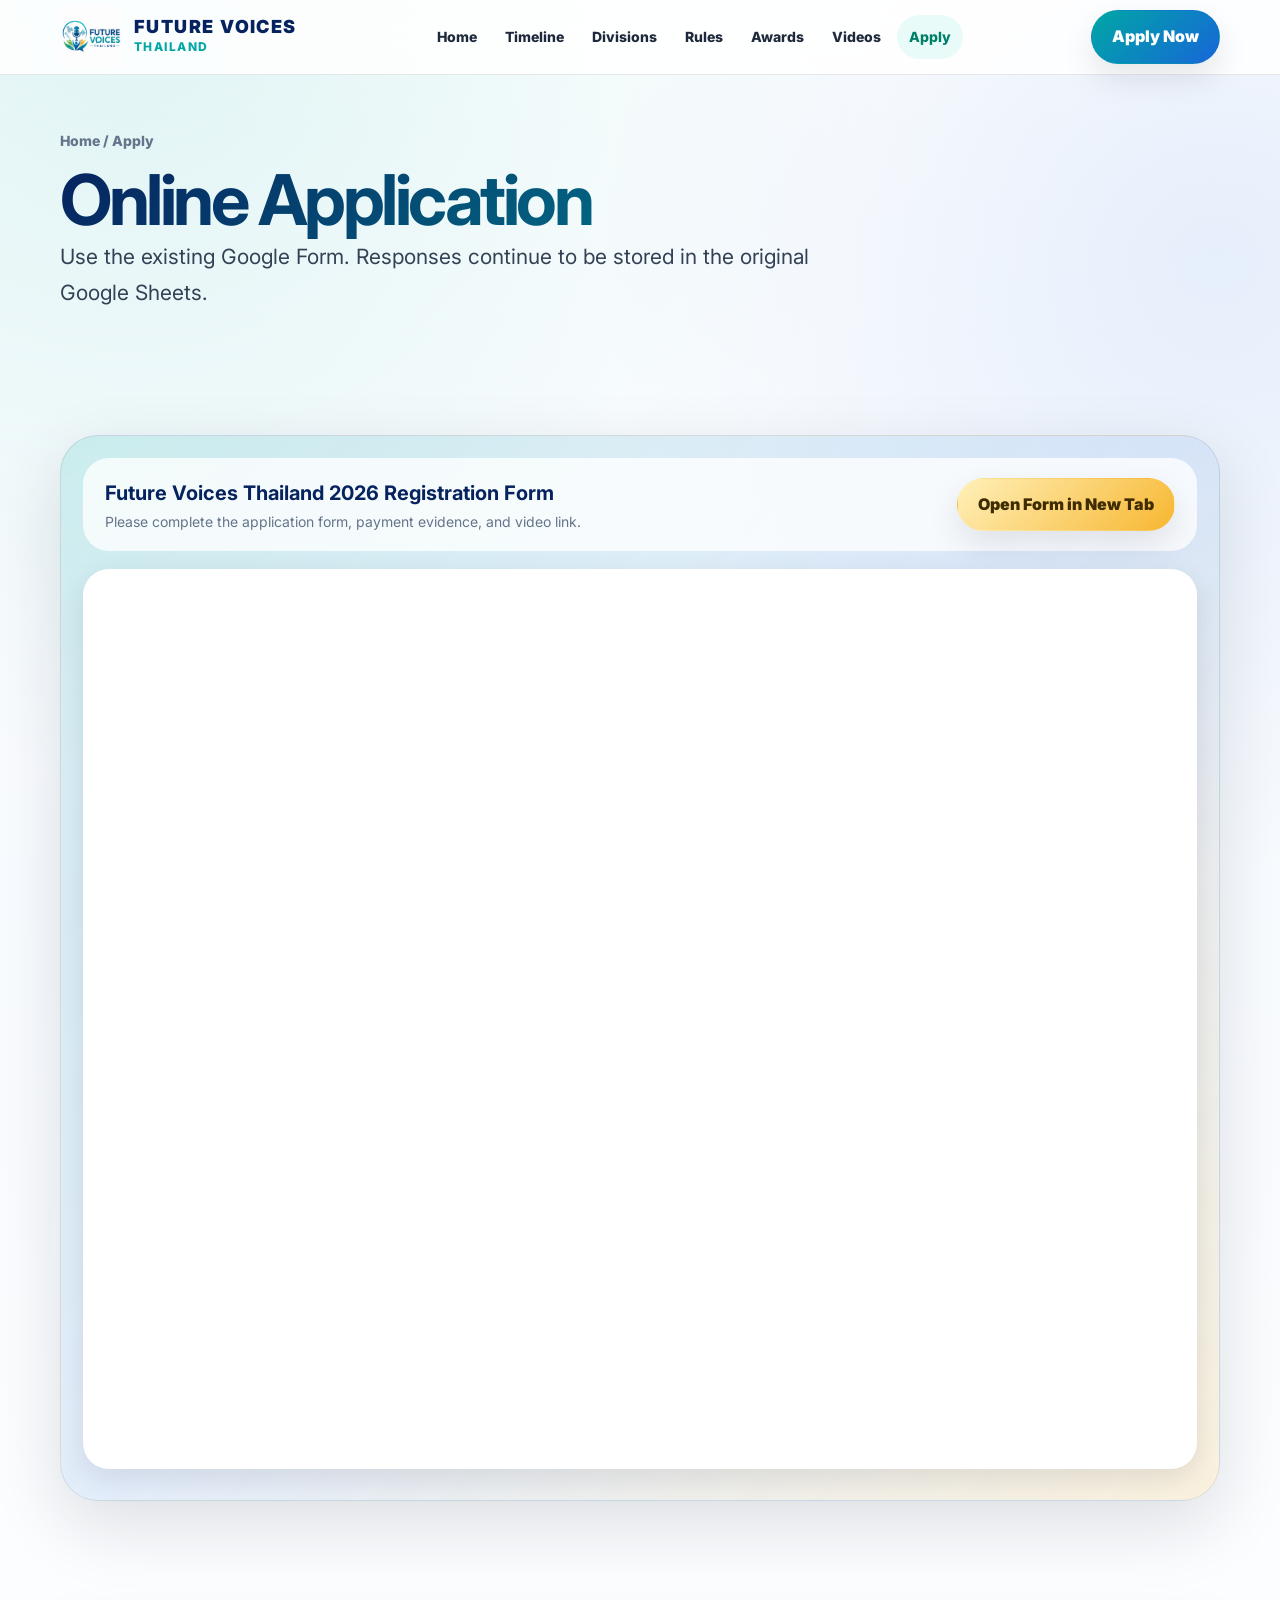
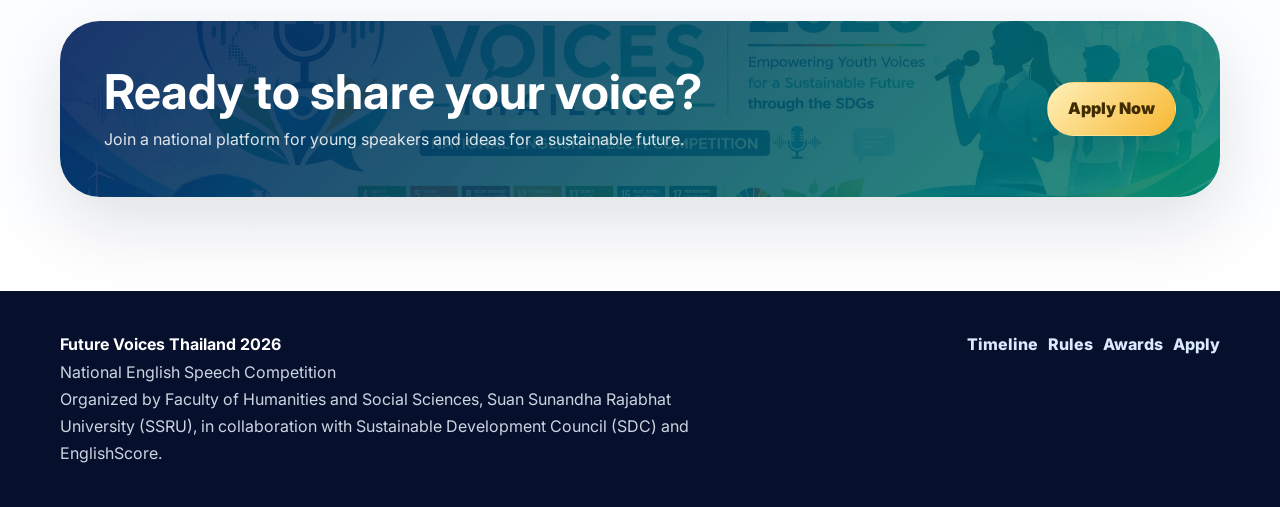
==== apply.html @ 5ed06ace "Initial commit" ====
<!doctype html>
<html lang="en">
<head>
  <meta charset="utf-8">
  <meta name="viewport" content="width=device-width,initial-scale=1">
  <title>Apply | Future Voices Thailand 2026</title>
  <meta name="description" content="Future Voices Thailand 2026, National English Speech Competition.">
  <meta property="og:title" content="Apply | Future Voices Thailand 2026">
  <meta property="og:description" content="Empowering Youth Voices for a Sustainable Future through the SDGs.">
  <meta property="og:image" content="assets/img/cover.png">
  <link rel="preconnect" href="https://fonts.googleapis.com">
  <link rel="preconnect" href="https://fonts.gstatic.com" crossorigin>
  <link href="https://fonts.googleapis.com/css2?family=Inter:wght@400;600;700;800;900&family=Noto+Sans+Thai:wght@400;600;700;800;900&display=swap" rel="stylesheet">
  <link rel="stylesheet" href="assets/css/styles.css">
</head>
<body>
<a class="skip" href="#main">Skip to content</a>

<header class="site-header">
  <div class="container navbar">
    <a href="index.html" class="brand" aria-label="Future Voices Thailand home">
      <img src="assets/img/logo.png" alt="Future Voices Thailand logo">
      <span><strong>Future Voices</strong><span>Thailand</span></span>
    </a>
    <nav class="nav-links" data-nav-links aria-label="Main navigation">
      <a href="index.html">Home</a>
      <a href="timeline.html">Timeline</a>
      <a href="divisions.html">Divisions</a>
      <a href="rules.html">Rules</a>
      <a href="awards.html">Awards</a>
      <a href="videos.html">Videos</a>
      <a href="apply.html">Apply</a>
    </nav>
    <div class="nav-actions">
      <a class="btn btn-primary" href="apply.html">Apply Now</a>
      <button class="menu-toggle" data-menu-toggle aria-expanded="false">Menu</button>
    </div>
  </div>
</header>

<main id="main">

<section class="page-hero">
  <div class="container">
    <div class="breadcrumb">Home / Apply</div>
    <h1 class="gradient-text">Online Application</h1>
    <p class="lead">Use the existing Google Form. Responses continue to be stored in the original Google Sheets.</p>
  </div>
</section>

<section class="section">
  <div class="container">
    <div class="form-shell">
      <div class="form-header">
        <div>
          <strong>Future Voices Thailand 2026 Registration Form</strong>
          <span>Please complete the application form, payment evidence, and video link.</span>
        </div>
        <a class="btn btn-gold" href="https://docs.google.com/forms/d/10N2wOWgTZKcFfXQgGWVkBahfiTTBq_r4VD5AA74QLs0" target="_blank" rel="noopener">Open Form in New Tab</a>
      </div>
      <iframe class="form-frame" src="https://docs.google.com/forms/d/e/1FAIpQLScjF0NZxpz45kO-HtWY65SadU_9oU-jTab8cJmIPEdGOZozSg/viewform?embedded=true">Loading…</iframe>
    </div>
  </div>
</section>

</main>

<section class="cta">
  <div class="container">
    <div class="cta-box">
      <div>
        <h2>Ready to share your voice?</h2>
        <p>Join a national platform for young speakers and ideas for a sustainable future.</p>
      </div>
      <a class="btn btn-gold" href="apply.html">Apply Now</a>
    </div>
  </div>
</section>

<footer class="site-footer">
  <div class="container footer-grid">
    <div>
      <strong>Future Voices Thailand 2026</strong><br>
      National English Speech Competition<br>
      Organized by Faculty of Humanities and Social Sciences, Suan Sunandha Rajabhat University (SSRU), in collaboration with Sustainable Development Council (SDC) and EnglishScore.
    </div>
    <div class="footer-links">
      <a href="timeline.html">Timeline</a>
      <a href="rules.html">Rules</a>
      <a href="awards.html">Awards</a>
      <a href="apply.html">Apply</a>
    </div>
  </div>
</footer>

<script src="assets/js/main.js"></script>

</body>
</html>
---- assets/css/styles.css ----
:root{
  --navy:#06235f;
  --blue:#1766d8;
  --teal:#00a7a5;
  --green:#20a84a;
  --lime:#8bc53f;
  --gold:#f7b731;
  --orange:#f97316;
  --pink:#e83e8c;
  --purple:#7c3aed;
  --ink:#0f172a;
  --muted:#64748b;
  --line:rgba(15,23,42,.10);
  --soft:#f6fbff;
  --white:#fff;
  --shadow:0 24px 70px rgba(15,23,42,.13);
  --radius:28px;
  --container:min(1160px,92vw);
}
*{box-sizing:border-box}
html{scroll-behavior:smooth}
body{
  margin:0;
  font-family:"Inter","Noto Sans Thai",system-ui,-apple-system,BlinkMacSystemFont,"Segoe UI",sans-serif;
  color:var(--ink);
  background:
    radial-gradient(circle at 10% 0%,rgba(0,167,165,.12),transparent 32%),
    radial-gradient(circle at 95% 12%,rgba(23,102,216,.10),transparent 28%),
    linear-gradient(180deg,#fff,#f8fbff 42%,#fff);
  line-height:1.7;
}
a{color:inherit;text-decoration:none}
img{max-width:100%;height:auto;display:block}
.container{width:var(--container);margin-inline:auto}
.skip{position:absolute;left:-999px}
.skip:focus{left:16px;top:16px;background:#fff;padding:10px 14px;border-radius:10px;z-index:1000}
.site-header{
  position:sticky;top:0;z-index:50;
  background:rgba(255,255,255,.86);
  border-bottom:1px solid var(--line);
  backdrop-filter:blur(18px);
}
.navbar{height:74px;display:flex;align-items:center;justify-content:space-between;gap:20px}
.brand{display:flex;align-items:center;gap:12px;min-width:210px}
.brand img{width:62px;height:62px;object-fit:contain}
.brand strong{display:block;color:var(--navy);font-size:18px;line-height:1.08;font-weight:900}
.brand span{display:block;color:var(--teal);font-size:12px;font-weight:800;letter-spacing:.12em;text-transform:uppercase}
.nav-links{display:flex;align-items:center;gap:4px}
.nav-links a{padding:10px 12px;border-radius:999px;color:#1e293b;font-size:14px;font-weight:800}
.nav-links a:hover,.nav-links a.active{background:#e9fbf8;color:#007f68}
.nav-actions{display:flex;gap:8px;align-items:center}
.menu-toggle{display:none;border:0;background:#0f172a;color:#fff;border-radius:14px;padding:10px 12px;font-weight:900}
.btn{
  display:inline-flex;align-items:center;justify-content:center;gap:9px;
  min-height:46px;padding:12px 20px;border-radius:999px;
  font-weight:900;border:1px solid transparent;cursor:pointer;
  box-shadow:0 14px 32px rgba(15,23,42,.10);
}
.btn-primary{background:linear-gradient(135deg,var(--teal),var(--blue));color:#fff}
.btn-gold{background:linear-gradient(135deg,#fff0b9,var(--gold));color:#3f2c00}
.btn-dark{background:var(--navy);color:#fff}
.btn-ghost{background:#fff;color:var(--navy);border-color:var(--line)}
.hero{padding:64px 0 54px;position:relative;overflow:hidden}
.hero-grid{display:grid;grid-template-columns:1.05fr .95fr;gap:42px;align-items:center}
.kicker{
  display:inline-flex;align-items:center;gap:8px;padding:8px 14px;border-radius:999px;
  background:#fff;border:1px solid rgba(0,167,165,.22);color:#007f68;font-weight:900;font-size:13px;
  box-shadow:0 12px 34px rgba(15,23,42,.06);
}
.kicker::before{content:"";width:10px;height:10px;border-radius:50%;background:var(--gold);box-shadow:0 0 0 6px rgba(247,183,49,.18)}
h1,h2,h3{line-height:1.12;margin:0;color:var(--navy)}
.hero h1{font-size:clamp(42px,7vw,82px);letter-spacing:-.055em;margin:18px 0 16px}
.gradient-text{background:linear-gradient(135deg,var(--navy),var(--teal));-webkit-background-clip:text;background-clip:text;color:transparent}
.lead{font-size:clamp(17px,2vw,21px);color:#334155;margin:0 0 28px;max-width:760px}
.hero-card{
  background:rgba(255,255,255,.72);border:1px solid rgba(255,255,255,.82);
  border-radius:38px;padding:18px;box-shadow:var(--shadow);
}
.hero-card img{border-radius:28px}
.quick-stats{display:grid;grid-template-columns:repeat(4,1fr);gap:14px;margin:28px 0 0}
.stat{background:#fff;border:1px solid var(--line);border-radius:22px;padding:18px;box-shadow:0 14px 36px rgba(15,23,42,.08)}
.stat span{display:block;font-size:13px;color:var(--muted);font-weight:900;text-transform:uppercase;letter-spacing:.05em}
.stat strong{display:block;font-size:24px;color:var(--navy);font-weight:950;margin-top:2px}
.section{padding:66px 0}
.section-soft{background:linear-gradient(180deg,rgba(239,246,255,.65),rgba(255,255,255,.85))}
.section-head{max-width:850px;margin:0 0 30px}
.eyebrow{font-size:13px;letter-spacing:.13em;text-transform:uppercase;color:#007f68;font-weight:950;margin-bottom:8px}
.section-head h2{font-size:clamp(30px,4vw,52px);letter-spacing:-.035em}
.section-head p{color:var(--muted);font-size:17px;margin:12px 0 0}
.card-grid{display:grid;grid-template-columns:repeat(4,1fr);gap:18px}
.info-card{
  background:#fff;border:1px solid var(--line);border-radius:var(--radius);padding:24px;
  box-shadow:0 18px 52px rgba(15,23,42,.08);position:relative;overflow:hidden;
}
.info-card::after{content:"";position:absolute;right:-48px;top:-48px;width:120px;height:120px;border-radius:50%;background:rgba(0,167,165,.10)}
.info-card .icon{width:54px;height:54px;border-radius:18px;display:grid;place-items:center;background:linear-gradient(135deg,rgba(0,167,165,.14),rgba(23,102,216,.14));font-size:26px;margin-bottom:16px}
.info-card h3{font-size:21px;margin-bottom:8px}
.info-card p{color:var(--muted);margin:0;font-size:15px}
.visual-section-img{border-radius:34px;box-shadow:var(--shadow);border:1px solid var(--line);overflow:hidden;background:#fff}
.timeline{display:grid;gap:16px}
.timeline-item{display:grid;grid-template-columns:190px 1fr;gap:18px;align-items:stretch;background:#fff;border:1px solid var(--line);border-radius:26px;padding:18px;box-shadow:0 16px 46px rgba(15,23,42,.07)}
.date-badge{border-radius:20px;padding:16px;background:linear-gradient(135deg,rgba(0,167,165,.13),rgba(23,102,216,.12));color:#007f68;font-weight:950;display:grid;place-items:center;text-align:center}
.timeline-item h3{font-size:22px;margin-bottom:4px}
.timeline-item p{margin:0;color:var(--muted)}
.two-col{display:grid;grid-template-columns:1fr 1fr;gap:24px}
.panel{background:#fff;border:1px solid var(--line);border-radius:32px;padding:30px;box-shadow:0 18px 52px rgba(15,23,42,.08)}
.panel h3{font-size:28px;margin-bottom:14px}
.clean-list{margin:0;padding-left:20px;color:#334155}
.clean-list li{margin-bottom:8px}
.accordion{display:grid;gap:12px}
details{background:#fff;border:1px solid var(--line);border-radius:22px;padding:18px 20px;box-shadow:0 12px 32px rgba(15,23,42,.06)}
summary{cursor:pointer;color:var(--navy);font-weight:950;font-size:17px}
details p,details li{color:#334155}
.form-shell{background:linear-gradient(135deg,rgba(0,167,165,.15),rgba(23,102,216,.10),rgba(247,183,49,.16));border:1px solid var(--line);border-radius:38px;padding:22px;box-shadow:var(--shadow)}
.form-header{display:grid;grid-template-columns:1fr auto;gap:18px;align-items:center;background:rgba(255,255,255,.78);border-radius:26px;padding:18px 22px;margin-bottom:18px}
.form-header strong{font-size:20px;color:var(--navy)}
.form-header span{display:block;color:var(--muted);font-size:14px}
iframe.form-frame{width:100%;height:900px;border:0;border-radius:26px;background:#fff;box-shadow:0 10px 28px rgba(15,23,42,.1)}
.video-grid{display:grid;grid-template-columns:repeat(3,1fr);gap:22px}
.video-card{background:#fff;border:1px solid var(--line);border-radius:30px;overflow:hidden;box-shadow:0 18px 52px rgba(15,23,42,.1)}
.video-wrap{background:linear-gradient(135deg,var(--navy),var(--teal));padding:14px}
.video-wrap iframe,.placeholder-video{width:100%;aspect-ratio:9/16;border:0;border-radius:20px;background:#06102d;display:block}
.placeholder-video{display:grid;place-items:center;color:#fff;text-align:center;padding:24px}
.video-meta{padding:18px}
.video-meta h3{font-size:20px;margin-bottom:4px}
.video-meta p{margin:0;color:var(--muted)}
.cta{padding:54px 0}
.cta-box{
  border-radius:40px;padding:44px;background:
  linear-gradient(135deg,rgba(6,35,95,.92),rgba(0,127,104,.83)),
  url('../img/cover.png') center/cover no-repeat;
  color:#fff;box-shadow:var(--shadow);display:grid;grid-template-columns:1fr auto;gap:24px;align-items:center;
}
.cta-box h2{color:#fff;font-size:clamp(30px,4vw,48px)}
.cta-box p{color:rgba(255,255,255,.86);margin:8px 0 0}
.site-footer{background:#06102d;color:#cbd5e1;padding:40px 0;margin-top:40px}
.footer-grid{display:grid;grid-template-columns:1.2fr .8fr;gap:24px;align-items:start}
.site-footer strong{color:#fff}
.footer-links{display:flex;flex-wrap:wrap;gap:10px;justify-content:flex-end}
.footer-links a{color:#dbeafe;font-weight:800}
.page-hero{padding:54px 0 30px}
.page-hero h1{font-size:clamp(38px,6vw,70px);letter-spacing:-.05em}
.breadcrumb{color:var(--muted);font-size:14px;font-weight:800;margin-bottom:8px}
.download-card{display:flex;gap:18px;align-items:center;justify-content:space-between;background:#fff;border:1px solid var(--line);border-radius:28px;padding:22px;box-shadow:0 18px 52px rgba(15,23,42,.08)}
.badge{display:inline-flex;align-items:center;gap:7px;border-radius:999px;padding:7px 12px;font-size:12px;font-weight:950;letter-spacing:.04em;text-transform:uppercase}
.badge-green{background:#dcfce7;color:#166534}
.badge-blue{background:#dbeafe;color:#1d4ed8}
.badge-orange{background:#ffedd5;color:#c2410c}
@media (max-width:980px){
  .menu-toggle{display:inline-flex}
  .nav-links{position:absolute;top:74px;left:0;right:0;background:#fff;border-bottom:1px solid var(--line);box-shadow:0 20px 40px rgba(15,23,42,.08);display:none;flex-direction:column;align-items:stretch;padding:12px;width:100%}
  .nav-links.open{display:flex}
  .nav-links a{border-radius:14px}
  .hero-grid,.two-col,.footer-grid,.cta-box{grid-template-columns:1fr}
  .card-grid{grid-template-columns:repeat(2,1fr)}
  .quick-stats{grid-template-columns:repeat(2,1fr)}
  .video-grid{grid-template-columns:repeat(2,1fr)}
  .form-header{grid-template-columns:1fr}
}
@media (max-width:640px){
  .brand strong{font-size:15px}.brand img{width:50px;height:50px}.navbar{height:68px}
  .nav-links{top:68px}
  .hero{padding:40px 0}.section{padding:46px 0}
  .card-grid,.quick-stats,.video-grid{grid-template-columns:1fr}
  .timeline-item{grid-template-columns:1fr}
  .timeline-item,.panel,.info-card{border-radius:22px}
  iframe.form-frame{height:980px}
  .cta-box{padding:28px;border-radius:28px}
}
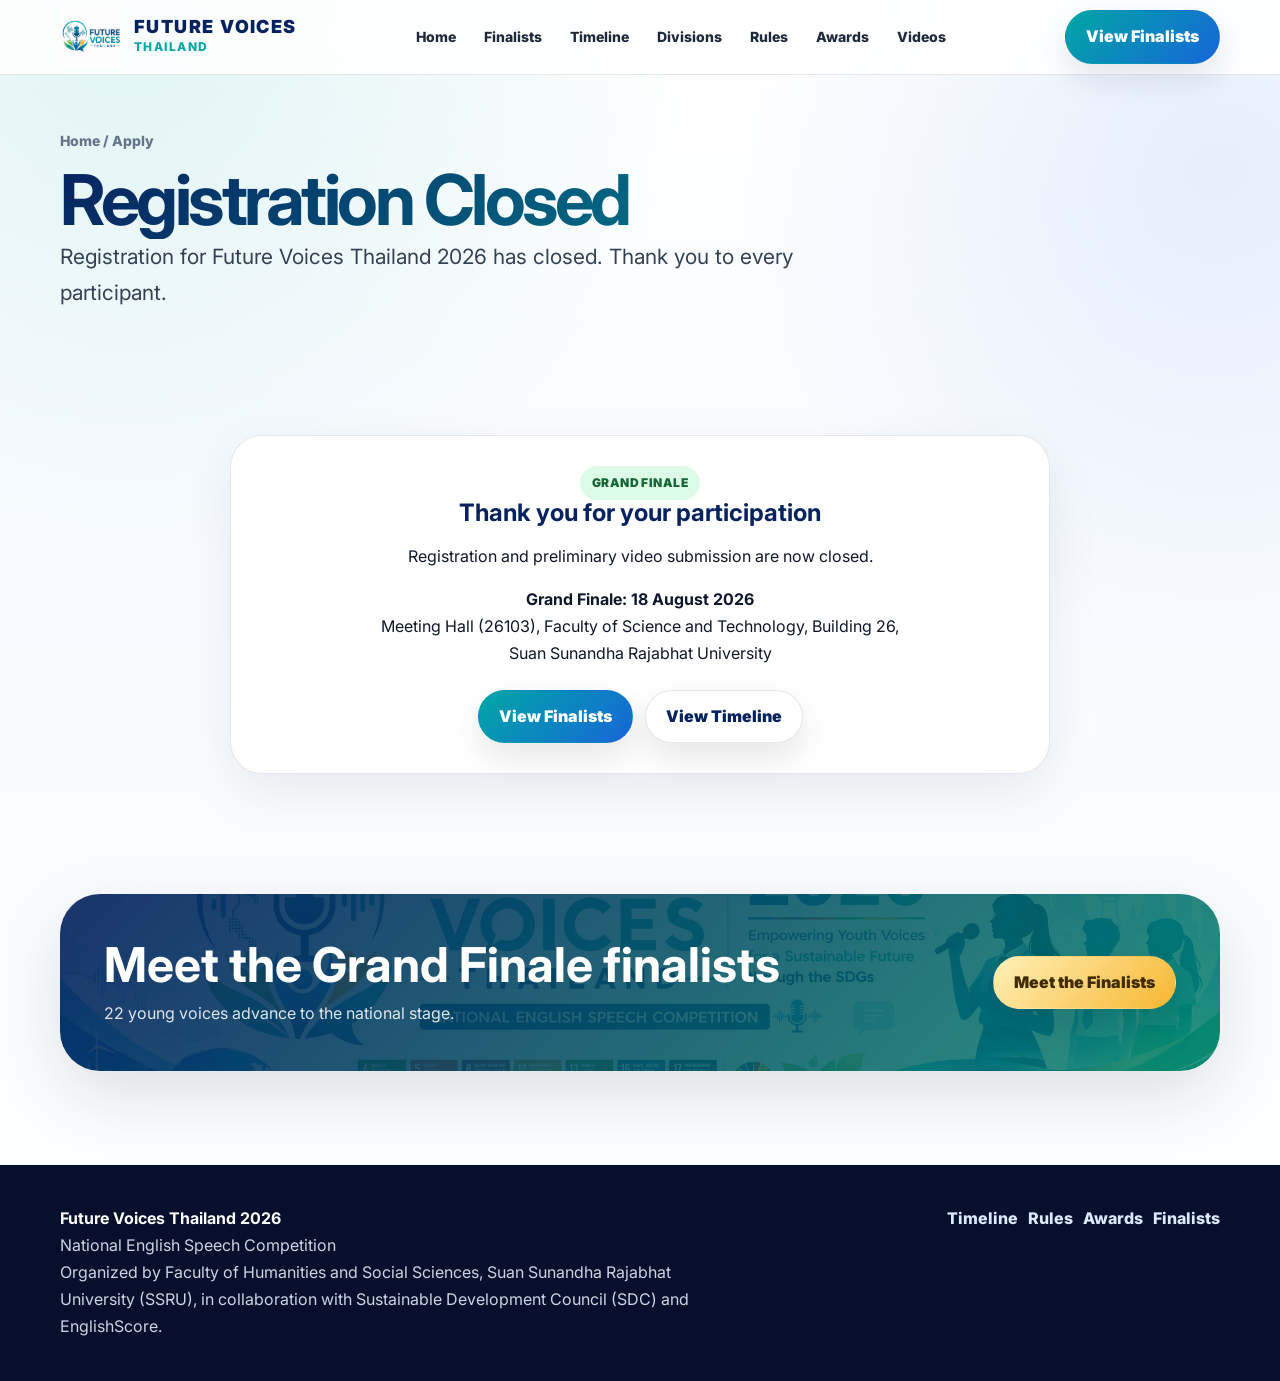
==== commit 15a9bbd6: "202608111038" ====
--- a/apply.html
+++ b/apply.html
@@ -24,15 +24,15 @@
     </a>
     <nav class="nav-links" data-nav-links aria-label="Main navigation">
       <a href="index.html">Home</a>
+      <a href="finalists.html">Finalists</a>
       <a href="timeline.html">Timeline</a>
       <a href="divisions.html">Divisions</a>
       <a href="rules.html">Rules</a>
       <a href="awards.html">Awards</a>
       <a href="videos.html">Videos</a>
-      <a href="apply.html">Apply</a>
     </nav>
     <div class="nav-actions">
-      <a class="btn btn-primary" href="apply.html">Apply Now</a>
+      <a class="btn btn-primary" href="finalists.html">View Finalists</a>
       <button class="menu-toggle" data-menu-toggle aria-expanded="false">Menu</button>
     </div>
   </div>
@@ -43,22 +43,22 @@
 <section class="page-hero">
   <div class="container">
     <div class="breadcrumb">Home / Apply</div>
-    <h1 class="gradient-text">Online Application</h1>
-    <p class="lead">Use the existing Google Form. Responses continue to be stored in the original Google Sheets.</p>
+    <h1 class="gradient-text">Registration Closed</h1>
+    <p class="lead">Registration for Future Voices Thailand 2026 has closed. Thank you to every participant.</p>
   </div>
 </section>
 
 <section class="section">
   <div class="container">
-    <div class="form-shell">
-      <div class="form-header">
-        <div>
-          <strong>Future Voices Thailand 2026 Registration Form</strong>
-          <span>Please complete the application form, payment evidence, and video link.</span>
-        </div>
-        <a class="btn btn-gold" href="https://docs.google.com/forms/d/10N2wOWgTZKcFfXQgGWVkBahfiTTBq_r4VD5AA74QLs0" target="_blank" rel="noopener">Open Form in New Tab</a>
+    <div class="panel" style="text-align:center;max-width:820px;margin:auto">
+      <span class="badge badge-green">Grand Finale</span>
+      <h2>Thank you for your participation</h2>
+      <p>Registration and preliminary video submission are now closed.</p>
+      <p><strong>Grand Finale: 18 August 2026</strong><br>Meeting Hall (26103), Faculty of Science and Technology, Building 26,<br>Suan Sunandha Rajabhat University</p>
+      <div style="display:flex;gap:12px;justify-content:center;flex-wrap:wrap;margin-top:22px">
+        <a class="btn btn-primary" href="finalists.html">View Finalists</a>
+        <a class="btn btn-ghost" href="timeline.html">View Timeline</a>
       </div>
-      <iframe class="form-frame" src="https://docs.google.com/forms/d/e/1FAIpQLScjF0NZxpz45kO-HtWY65SadU_9oU-jTab8cJmIPEdGOZozSg/viewform?embedded=true">Loading…</iframe>
     </div>
   </div>
 </section>
@@ -69,10 +69,10 @@
   <div class="container">
     <div class="cta-box">
       <div>
-        <h2>Ready to share your voice?</h2>
-        <p>Join a national platform for young speakers and ideas for a sustainable future.</p>
+        <h2>Meet the Grand Finale finalists</h2>
+        <p>22 young voices advance to the national stage.</p>
       </div>
-      <a class="btn btn-gold" href="apply.html">Apply Now</a>
+      <a class="btn btn-gold" href="finalists.html">Meet the Finalists</a>
     </div>
   </div>
 </section>
@@ -88,7 +88,7 @@
       <a href="timeline.html">Timeline</a>
       <a href="rules.html">Rules</a>
       <a href="awards.html">Awards</a>
-      <a href="apply.html">Apply</a>
+      <a href="finalists.html">Finalists</a>
     </div>
   </div>
 </footer>
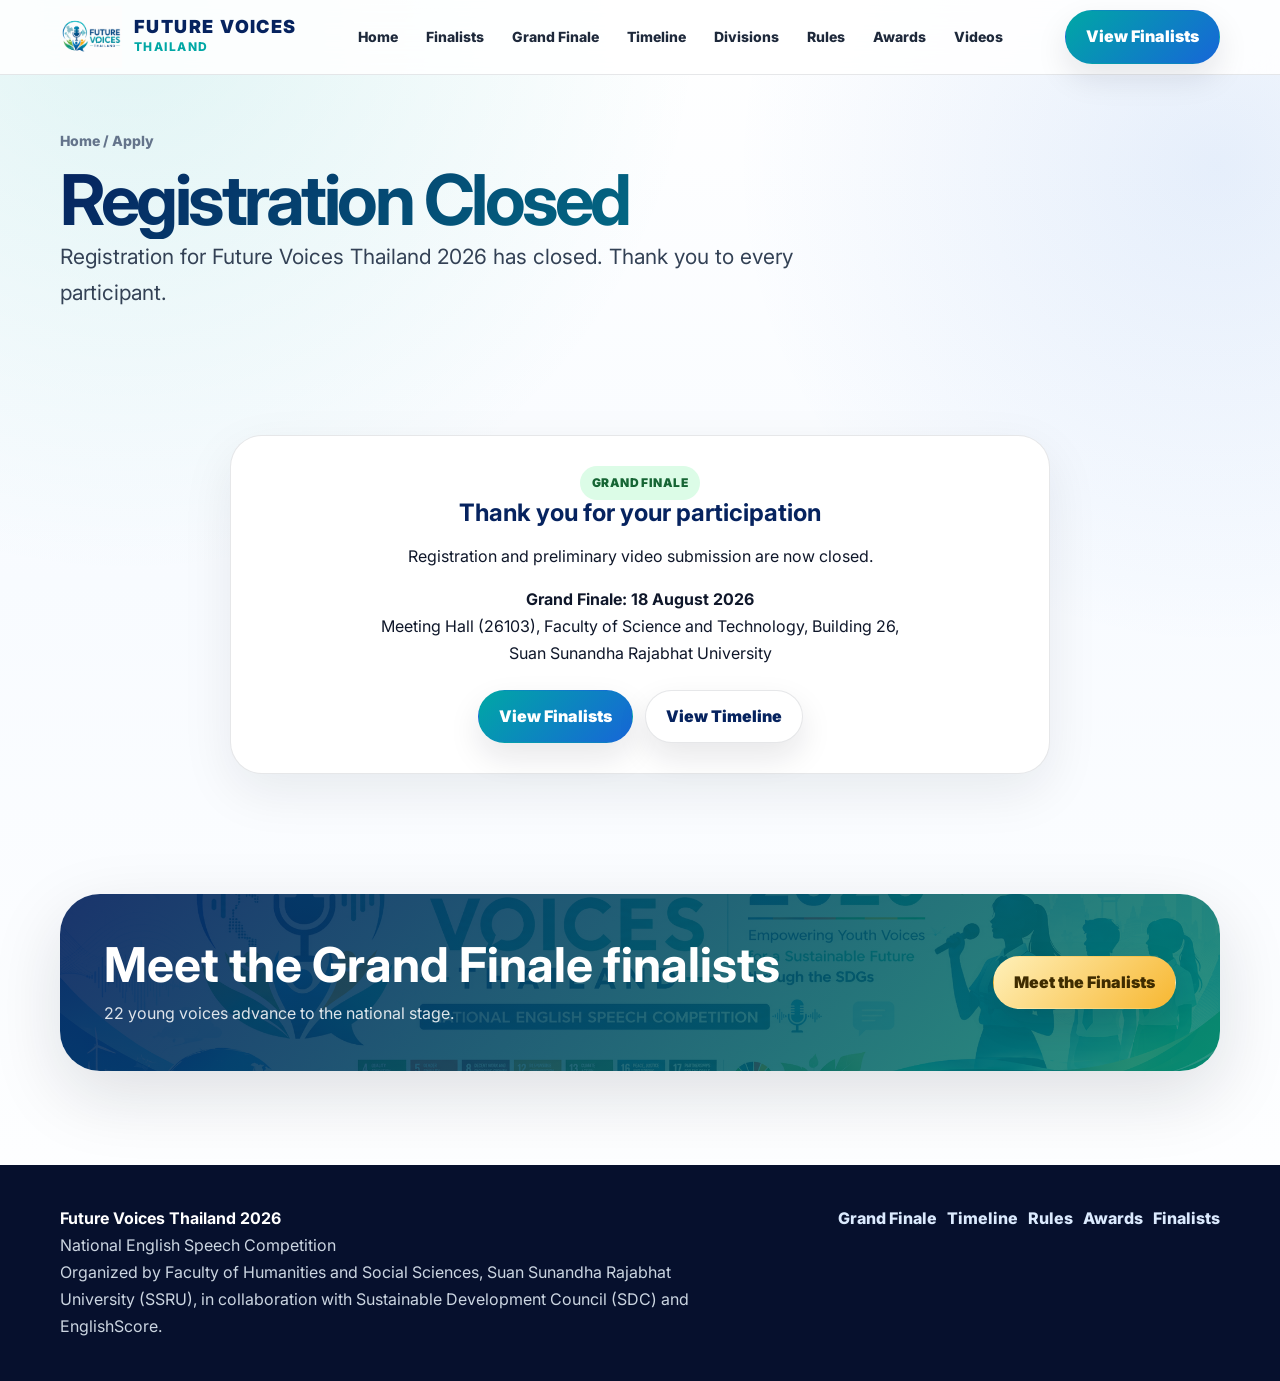
==== commit f33433fd: "202608110637" ====
--- a/apply.html
+++ b/apply.html
@@ -25,6 +25,7 @@
     <nav class="nav-links" data-nav-links aria-label="Main navigation">
       <a href="index.html">Home</a>
       <a href="finalists.html">Finalists</a>
+      <a href="grand-finale.html">Grand Finale</a>
       <a href="timeline.html">Timeline</a>
       <a href="divisions.html">Divisions</a>
       <a href="rules.html">Rules</a>
@@ -85,6 +86,7 @@
       Organized by Faculty of Humanities and Social Sciences, Suan Sunandha Rajabhat University (SSRU), in collaboration with Sustainable Development Council (SDC) and EnglishScore.
     </div>
     <div class="footer-links">
+      <a href="grand-finale.html">Grand Finale</a>
       <a href="timeline.html">Timeline</a>
       <a href="rules.html">Rules</a>
       <a href="awards.html">Awards</a>
